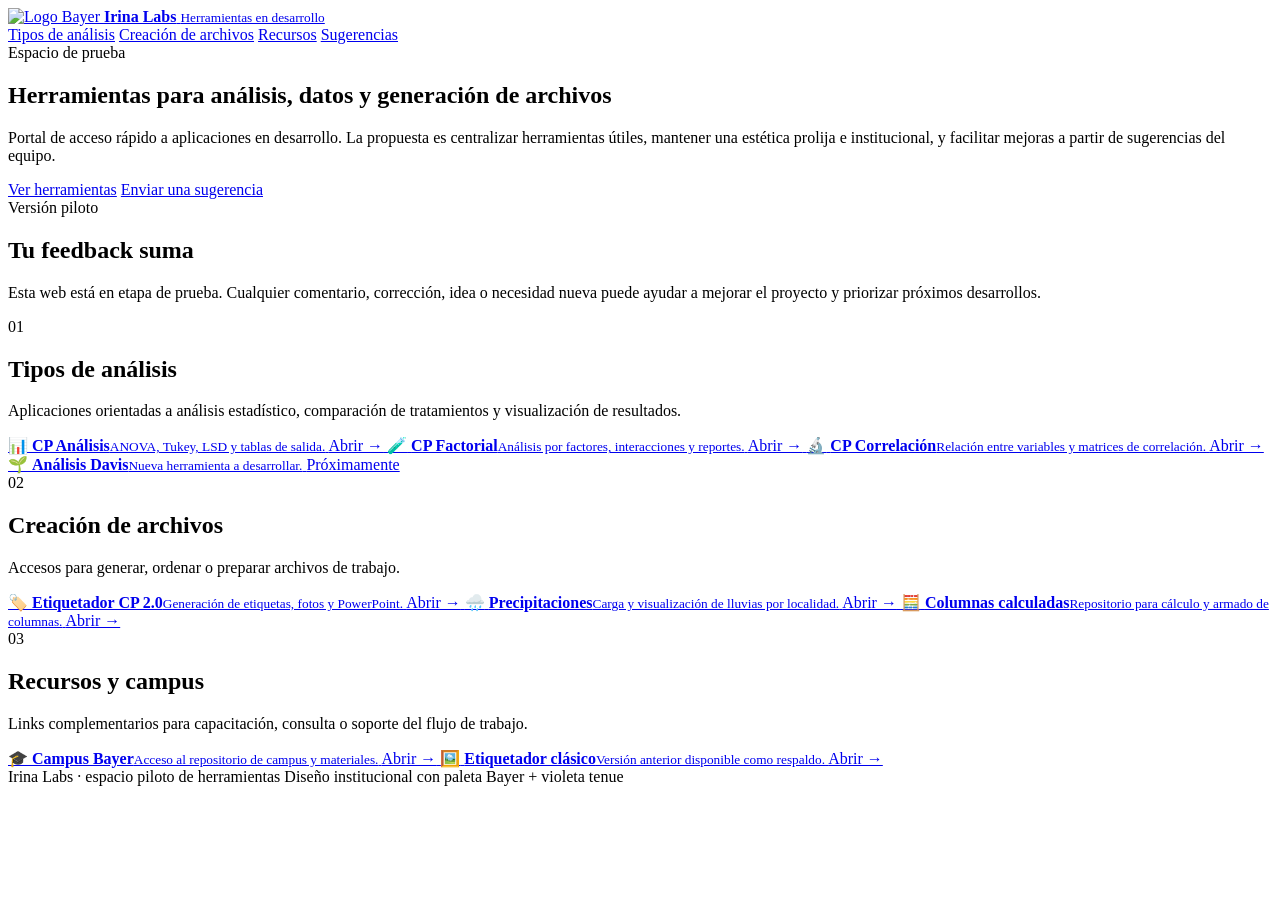
==== index (1).html @ 9ffbb892 "Add files via upload" ====
<!DOCTYPE html>
<html lang="es">
<head>
  <meta charset="UTF-8" />
  <meta name="viewport" content="width=device-width, initial-scale=1.0" />
  <title>Irina Labs · Herramientas Bayer</title>
  <meta name="description" content="Espacio de prueba para herramientas de análisis, creación de archivos y recursos internos." />
  <link rel="stylesheet" href="styles.css" />
</head>
<body>
  <div class="background-pattern" aria-hidden="true">
    <span></span><span></span><span></span>
  </div>

  <header class="site-header">
    <a class="brand" href="#top" aria-label="Volver al inicio">
      <img src="assets/bayer-logo.jpg" alt="Logo Bayer" class="brand-logo" />
      <span>
        <strong>Irina Labs</strong>
        <small>Herramientas en desarrollo</small>
      </span>
    </a>

    <nav class="main-nav" aria-label="Navegación principal">
      <a href="#analisis">Tipos de análisis</a>
      <a href="#archivos">Creación de archivos</a>
      <a href="#recursos">Recursos</a>
      <a href="#sugerencias">Sugerencias</a>
    </nav>
  </header>

  <main id="top" class="page-shell">
    <section class="hero-panel">
      <div class="hero-copy">
        <span class="status-pill">Espacio de prueba</span>
        <h1>Herramientas para análisis, datos y generación de archivos</h1>
        <p>
          Portal de acceso rápido a aplicaciones en desarrollo. La propuesta es centralizar herramientas útiles, mantener una estética prolija e institucional, y facilitar mejoras a partir de sugerencias del equipo.
        </p>
        <div class="hero-actions">
          <a class="primary-button" href="#analisis">Ver herramientas</a>
          <a class="secondary-button" href="#sugerencias">Enviar una sugerencia</a>
        </div>
      </div>

      <aside class="notice-card" id="sugerencias">
        <span class="notice-label">Versión piloto</span>
        <h2>Tu feedback suma</h2>
        <p>
          Esta web está en etapa de prueba. Cualquier comentario, corrección, idea o necesidad nueva puede ayudar a mejorar el proyecto y priorizar próximos desarrollos.
        </p>
      </aside>
    </section>

    <section class="content-section" id="analisis">
      <div class="section-title">
        <span>01</span>
        <div>
          <h2>Tipos de análisis</h2>
          <p>Aplicaciones orientadas a análisis estadístico, comparación de tratamientos y visualización de resultados.</p>
        </div>
      </div>

      <div class="tools-grid">
        <a class="tool-card" href="https://irinabw98.github.io/CP_ANALISIS1/" target="_blank" rel="noopener noreferrer">
          <span class="tool-icon">📊</span>
          <span class="tool-copy"><strong>CP Análisis</strong><small>ANOVA, Tukey, LSD y tablas de salida.</small></span>
          <span class="tool-arrow">Abrir →</span>
        </a>
        <a class="tool-card" href="https://irinabw98.github.io/CP_FACTORIAL/" target="_blank" rel="noopener noreferrer">
          <span class="tool-icon">🧪</span>
          <span class="tool-copy"><strong>CP Factorial</strong><small>Análisis por factores, interacciones y reportes.</small></span>
          <span class="tool-arrow">Abrir →</span>
        </a>
        <a class="tool-card" href="https://irinabw98.github.io/CP_Correlacion/" target="_blank" rel="noopener noreferrer">
          <span class="tool-icon">🔬</span>
          <span class="tool-copy"><strong>CP Correlación</strong><small>Relación entre variables y matrices de correlación.</small></span>
          <span class="tool-arrow">Abrir →</span>
        </a>
        <a class="tool-card new-card" href="#" data-pending="true">
          <span class="tool-icon">🌱</span>
          <span class="tool-copy"><strong>Análisis Davis</strong><small>Nueva herramienta a desarrollar.</small></span>
          <span class="tool-arrow">Próximamente</span>
        </a>
      </div>
    </section>

    <section class="content-section" id="archivos">
      <div class="section-title">
        <span>02</span>
        <div>
          <h2>Creación de archivos</h2>
          <p>Accesos para generar, ordenar o preparar archivos de trabajo.</p>
        </div>
      </div>

      <div class="tools-grid compact-grid">
        <a class="tool-card" href="https://irinabw98.github.io/EtiquetadorCP_2.0/" target="_blank" rel="noopener noreferrer">
          <span class="tool-icon">🏷️</span>
          <span class="tool-copy"><strong>Etiquetador CP 2.0</strong><small>Generación de etiquetas, fotos y PowerPoint.</small></span>
          <span class="tool-arrow">Abrir →</span>
        </a>
        <a class="tool-card" href="https://irinabw98.github.io/Precipitaciones/" target="_blank" rel="noopener noreferrer">
          <span class="tool-icon">🌧️</span>
          <span class="tool-copy"><strong>Precipitaciones</strong><small>Carga y visualización de lluvias por localidad.</small></span>
          <span class="tool-arrow">Abrir →</span>
        </a>
        <a class="tool-card" href="https://irinabw98.github.io/ColumnasCalculadas/" target="_blank" rel="noopener noreferrer">
          <span class="tool-icon">🧮</span>
          <span class="tool-copy"><strong>Columnas calculadas</strong><small>Repositorio para cálculo y armado de columnas.</small></span>
          <span class="tool-arrow">Abrir →</span>
        </a>
      </div>
    </section>

    <section class="content-section" id="recursos">
      <div class="section-title">
        <span>03</span>
        <div>
          <h2>Recursos y campus</h2>
          <p>Links complementarios para capacitación, consulta o soporte del flujo de trabajo.</p>
        </div>
      </div>

      <div class="tools-grid compact-grid">
        <a class="tool-card" href="https://irinabw98.github.io/CampusBayer/" target="_blank" rel="noopener noreferrer">
          <span class="tool-icon">🎓</span>
          <span class="tool-copy"><strong>Campus Bayer</strong><small>Acceso al repositorio de campus y materiales.</small></span>
          <span class="tool-arrow">Abrir →</span>
        </a>
        <a class="tool-card muted-card" href="https://irinabw98.github.io/etiquetadorCP/" target="_blank" rel="noopener noreferrer">
          <span class="tool-icon">🖼️</span>
          <span class="tool-copy"><strong>Etiquetador clásico</strong><small>Versión anterior disponible como respaldo.</small></span>
          <span class="tool-arrow">Abrir →</span>
        </a>
      </div>
    </section>
  </main>

  <footer class="footer">
    <span>Irina Labs · espacio piloto de herramientas</span>
    <span>Diseño institucional con paleta Bayer + violeta tenue</span>
  </footer>

  <div class="toast" id="toast" role="status" aria-live="polite"></div>
  <script src="app.js"></script>
</body>
</html>
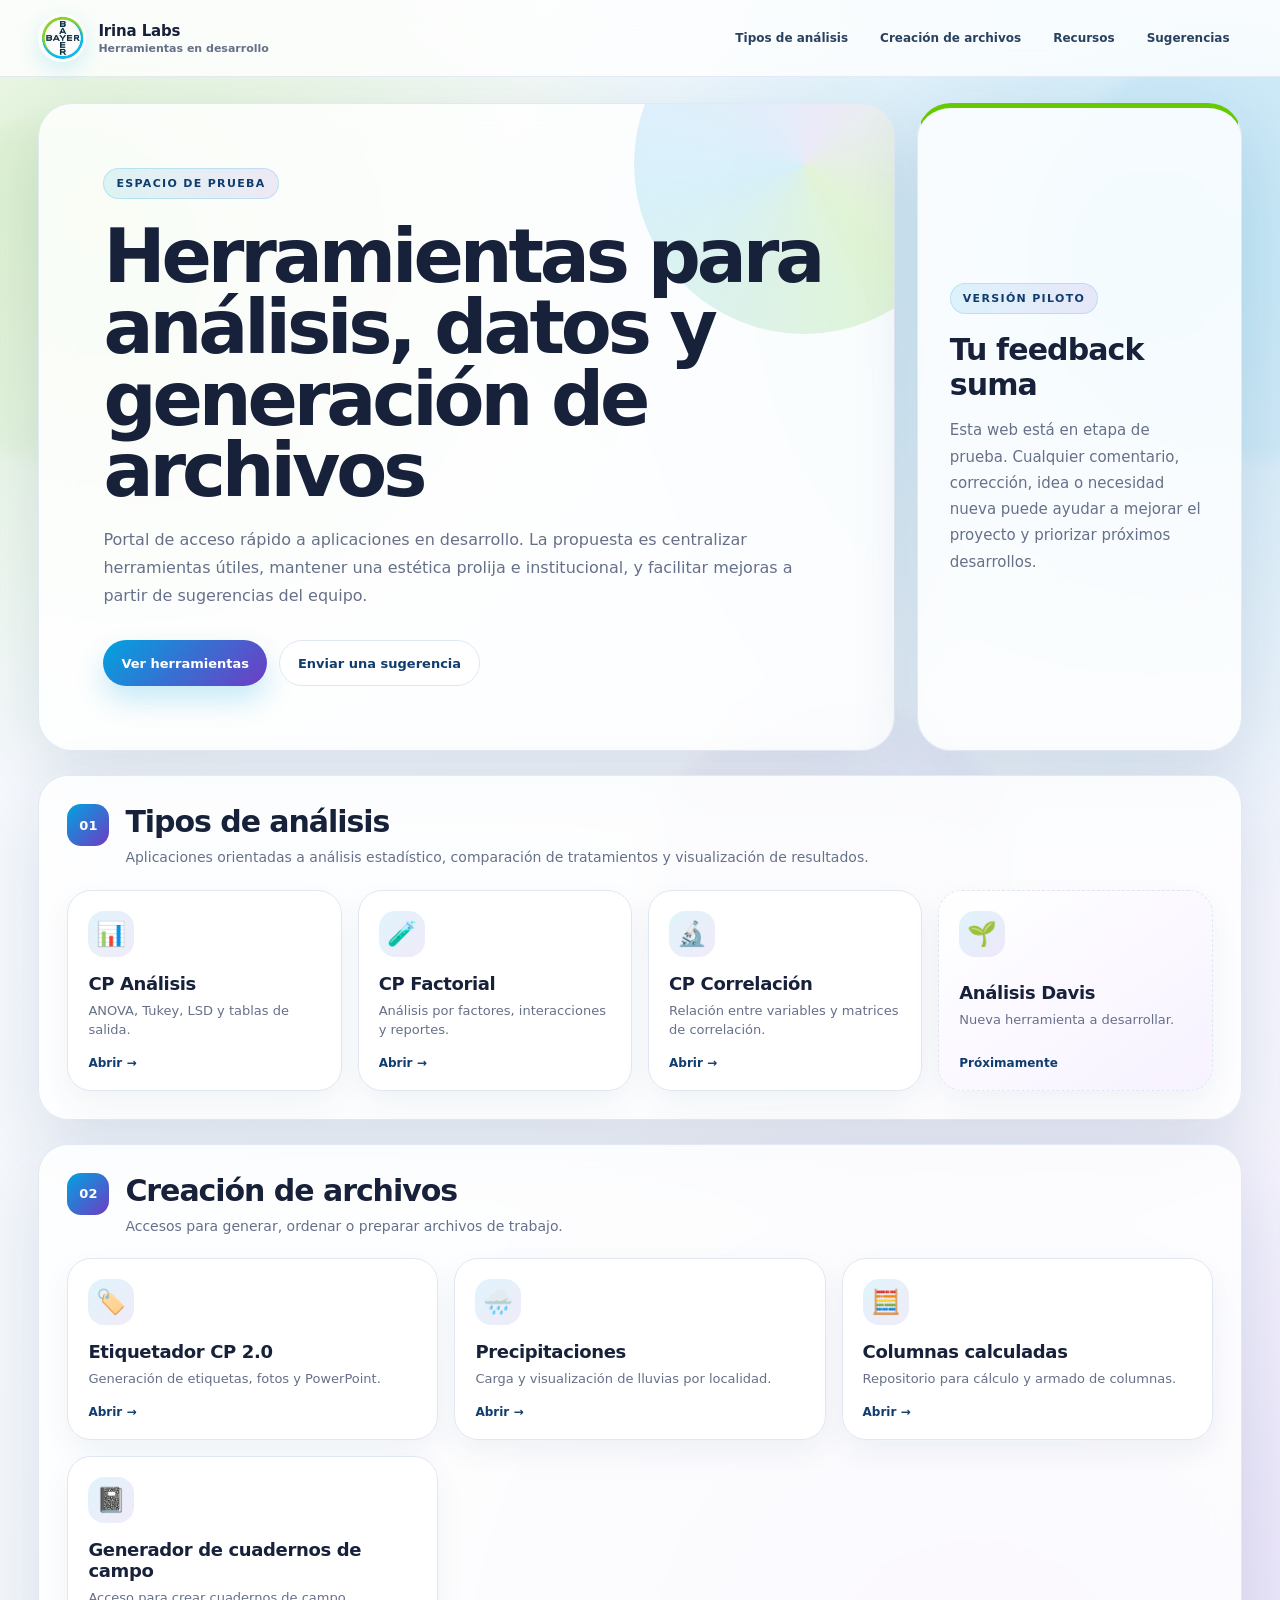
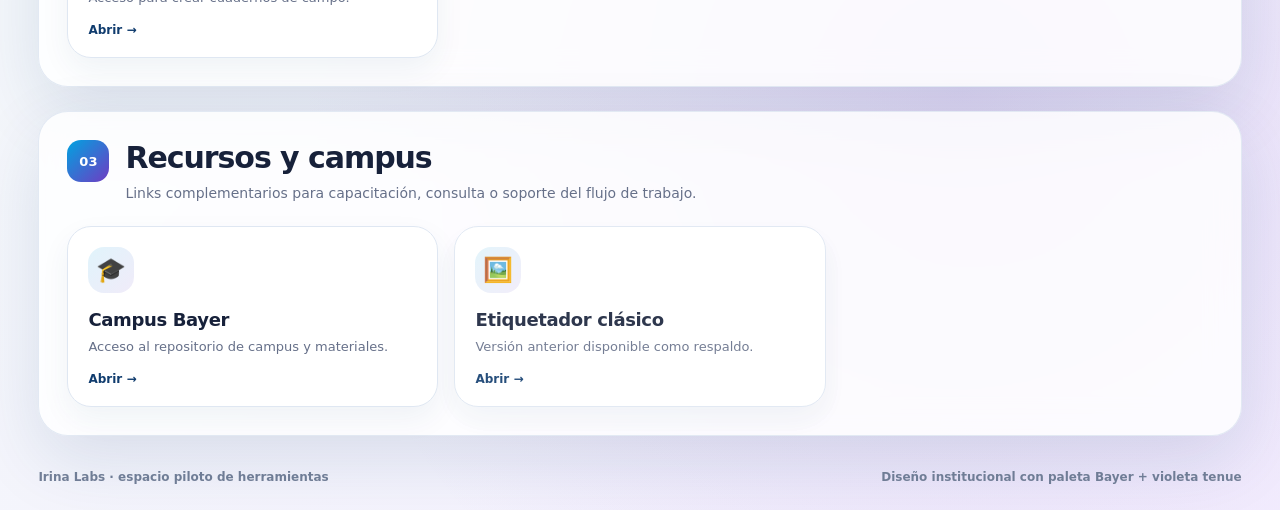
==== commit 8da3c67d: "Add files via upload" ====
--- a/index (1).html
+++ b/index (1).html
@@ -110,6 +110,11 @@
           <span class="tool-copy"><strong>Columnas calculadas</strong><small>Repositorio para cálculo y armado de columnas.</small></span>
           <span class="tool-arrow">Abrir →</span>
         </a>
+        <a class="tool-card" href="https://irinabottini.github.io/CuadernosDeCampo/" target="_blank" rel="noopener noreferrer">
+          <span class="tool-icon">📓</span>
+          <span class="tool-copy"><strong>Generador de cuadernos de campo</strong><small>Acceso para crear cuadernos de campo.</small></span>
+          <span class="tool-arrow">Abrir →</span>
+        </a>
       </div>
     </section>
 
--- a/styles.css
+++ b/styles.css
@@ -0,0 +1,297 @@
+@import url('https://fonts.googleapis.com/css2?family=Inter:wght@400;500;600;700;800;900&display=swap');
+
+:root{
+  --bayer-blue:#00a3e0;
+  --bayer-green:#67c900;
+  --bayer-deep:#103c6e;
+  --violet:#6f3cc3;
+  --violet-soft:#efe8ff;
+  --ink:#17213a;
+  --muted:#667089;
+  --line:#dfe7f2;
+  --panel:#ffffff;
+  --panel-soft:rgba(255,255,255,.82);
+  --bg:#f4f7fb;
+  --shadow:0 24px 70px rgba(16,60,110,.12);
+}
+
+*{box-sizing:border-box}
+html{scroll-behavior:smooth}
+body{
+  margin:0;
+  font-family:'Inter',system-ui,-apple-system,BlinkMacSystemFont,'Segoe UI',sans-serif;
+  color:var(--ink);
+  background:
+    radial-gradient(circle at 8% 10%, rgba(103,201,0,.16), transparent 26%),
+    radial-gradient(circle at 90% 12%, rgba(0,163,224,.18), transparent 30%),
+    radial-gradient(circle at 75% 80%, rgba(111,60,195,.14), transparent 34%),
+    linear-gradient(135deg,#f8fbff 0%,#f4f7fb 48%,#f5f0ff 100%);
+  min-height:100vh;
+}
+
+.background-pattern span{
+  position:fixed;
+  border-radius:999px;
+  filter:blur(8px);
+  opacity:.55;
+  pointer-events:none;
+}
+.background-pattern span:nth-child(1){width:340px;height:340px;left:-120px;top:120px;background:rgba(103,201,0,.08)}
+.background-pattern span:nth-child(2){width:420px;height:420px;right:-180px;top:40px;background:rgba(0,163,224,.09)}
+.background-pattern span:nth-child(3){width:380px;height:380px;right:20%;bottom:-180px;background:rgba(111,60,195,.08)}
+
+.site-header{
+  width:100%;
+  position:sticky;
+  top:0;
+  z-index:20;
+  display:flex;
+  align-items:center;
+  justify-content:space-between;
+  gap:18px;
+  padding:14px clamp(18px,3vw,46px);
+  background:rgba(255,255,255,.78);
+  border-bottom:1px solid rgba(223,231,242,.85);
+  backdrop-filter:blur(18px);
+}
+
+.brand{
+  display:flex;
+  align-items:center;
+  gap:12px;
+  color:var(--ink);
+  text-decoration:none;
+}
+.brand-logo{
+  width:48px;
+  height:48px;
+  object-fit:contain;
+  border-radius:50%;
+  box-shadow:0 8px 22px rgba(0,163,224,.16);
+}
+.brand strong{display:block;font-size:15px;font-weight:900;letter-spacing:-.01em}
+.brand small{display:block;font-size:11px;color:var(--muted);font-weight:600;margin-top:2px}
+
+.main-nav{
+  display:flex;
+  align-items:center;
+  justify-content:flex-end;
+  gap:8px;
+  flex-wrap:wrap;
+}
+.main-nav a{
+  color:#29415f;
+  text-decoration:none;
+  font-size:12px;
+  font-weight:800;
+  padding:10px 12px;
+  border-radius:999px;
+  transition:.18s ease;
+}
+.main-nav a:hover{background:#edf7fc;color:var(--bayer-deep)}
+
+.page-shell{
+  width:100%;
+  padding:26px clamp(18px,3vw,46px) 34px;
+}
+
+.hero-panel{
+  width:100%;
+  min-height:420px;
+  display:grid;
+  grid-template-columns:minmax(0,1.45fr) minmax(320px,.55fr);
+  gap:22px;
+  align-items:stretch;
+}
+
+.hero-copy,.notice-card,.content-section{
+  position:relative;
+  background:var(--panel-soft);
+  border:1px solid rgba(223,231,242,.9);
+  box-shadow:var(--shadow);
+  backdrop-filter:blur(16px);
+}
+
+.hero-copy{
+  border-radius:34px;
+  padding:clamp(30px,5vw,64px);
+  overflow:hidden;
+}
+.hero-copy::after{
+  content:"";
+  position:absolute;
+  width:340px;
+  height:340px;
+  right:-80px;
+  top:-110px;
+  background:conic-gradient(from 140deg, rgba(103,201,0,.3), rgba(0,163,224,.26), rgba(111,60,195,.18), rgba(103,201,0,.3));
+  border-radius:50%;
+  opacity:.55;
+}
+.status-pill,.notice-label{
+  display:inline-flex;
+  align-items:center;
+  width:max-content;
+  border-radius:999px;
+  padding:8px 12px;
+  background:linear-gradient(90deg,rgba(0,163,224,.11),rgba(111,60,195,.10));
+  color:var(--bayer-deep);
+  border:1px solid rgba(0,163,224,.18);
+  font-size:11px;
+  font-weight:900;
+  letter-spacing:.12em;
+  text-transform:uppercase;
+}
+
+h1,h2,p{position:relative;z-index:2}
+h1{
+  max-width:980px;
+  margin:22px 0 0;
+  font-size:clamp(42px,5.8vw,86px);
+  line-height:.96;
+  letter-spacing:-.055em;
+}
+p{
+  max-width:780px;
+  color:var(--muted);
+  font-size:16px;
+  line-height:1.75;
+}
+.hero-copy p{margin-top:20px}
+.hero-actions{position:relative;z-index:2;display:flex;gap:12px;flex-wrap:wrap;margin-top:30px}
+.primary-button,.secondary-button{
+  display:inline-flex;
+  align-items:center;
+  justify-content:center;
+  min-height:46px;
+  padding:0 18px;
+  border-radius:999px;
+  text-decoration:none;
+  font-size:13px;
+  font-weight:900;
+}
+.primary-button{background:linear-gradient(135deg,var(--bayer-blue),var(--violet));color:white;box-shadow:0 14px 28px rgba(0,163,224,.22)}
+.secondary-button{background:white;color:var(--bayer-deep);border:1px solid var(--line)}
+
+.notice-card{
+  border-radius:34px;
+  padding:32px;
+  display:flex;
+  flex-direction:column;
+  justify-content:center;
+  border-top:5px solid var(--bayer-green);
+}
+.notice-card h2{margin:18px 0 0;font-size:30px;letter-spacing:-.03em}
+.notice-card p{font-size:15px;margin-bottom:0}
+
+.content-section{
+  width:100%;
+  border-radius:30px;
+  padding:28px;
+  margin-top:24px;
+}
+.section-title{
+  display:flex;
+  align-items:flex-start;
+  gap:16px;
+  margin-bottom:20px;
+}
+.section-title > span{
+  flex:0 0 auto;
+  width:42px;
+  height:42px;
+  display:grid;
+  place-items:center;
+  border-radius:14px;
+  color:white;
+  background:linear-gradient(135deg,var(--bayer-blue),var(--violet));
+  font-size:13px;
+  font-weight:900;
+}
+.section-title h2{margin:0;font-size:30px;letter-spacing:-.035em}
+.section-title p{margin:6px 0 0;font-size:14px;max-width:820px}
+
+.tools-grid{
+  display:grid;
+  grid-template-columns:repeat(4,minmax(0,1fr));
+  gap:16px;
+}
+.compact-grid{grid-template-columns:repeat(3,minmax(0,1fr))}
+.tool-card{
+  min-height:180px;
+  padding:20px;
+  border-radius:24px;
+  background:#fff;
+  border:1px solid var(--line);
+  text-decoration:none;
+  color:var(--ink);
+  display:flex;
+  flex-direction:column;
+  justify-content:space-between;
+  gap:16px;
+  transition:.18s ease;
+  box-shadow:0 12px 30px rgba(16,60,110,.06);
+}
+.tool-card:hover{
+  transform:translateY(-4px);
+  border-color:rgba(0,163,224,.45);
+  box-shadow:0 18px 38px rgba(16,60,110,.12);
+}
+.tool-icon{
+  width:46px;
+  height:46px;
+  display:grid;
+  place-items:center;
+  border-radius:16px;
+  background:linear-gradient(135deg,rgba(0,163,224,.12),rgba(111,60,195,.10));
+  font-size:24px;
+}
+.tool-copy strong{display:block;font-size:18px;font-weight:900;letter-spacing:-.02em}
+.tool-copy small{display:block;margin-top:7px;color:var(--muted);font-size:13px;line-height:1.5}
+.tool-arrow{font-size:12px;font-weight:900;color:var(--bayer-deep)}
+.new-card{background:linear-gradient(145deg,#ffffff,#f7f2ff);border-style:dashed}
+.muted-card{opacity:.9}
+
+.footer{
+  width:100%;
+  display:flex;
+  justify-content:space-between;
+  gap:12px;
+  flex-wrap:wrap;
+  padding:0 clamp(18px,3vw,46px) 26px;
+  color:#748098;
+  font-size:12px;
+  font-weight:700;
+}
+.toast{
+  position:fixed;
+  left:50%;
+  bottom:24px;
+  z-index:40;
+  transform:translateX(-50%) translateY(20px);
+  padding:12px 16px;
+  border-radius:999px;
+  background:#17213a;
+  color:white;
+  font-size:13px;
+  font-weight:800;
+  opacity:0;
+  pointer-events:none;
+  transition:.18s ease;
+  box-shadow:0 18px 40px rgba(23,33,58,.22);
+}
+.toast.show{opacity:1;transform:translateX(-50%) translateY(0)}
+
+@media(max-width:1180px){
+  .hero-panel{grid-template-columns:1fr}
+  .tools-grid,.compact-grid{grid-template-columns:repeat(2,minmax(0,1fr))}
+}
+@media(max-width:760px){
+  .site-header{position:relative;align-items:flex-start;flex-direction:column}
+  .main-nav{justify-content:flex-start}
+  .page-shell{padding:18px}
+  .hero-copy,.notice-card,.content-section{border-radius:24px;padding:22px}
+  h1{font-size:40px;letter-spacing:-.04em}
+  .tools-grid,.compact-grid{grid-template-columns:1fr}
+  .tool-card{min-height:150px}
+}
